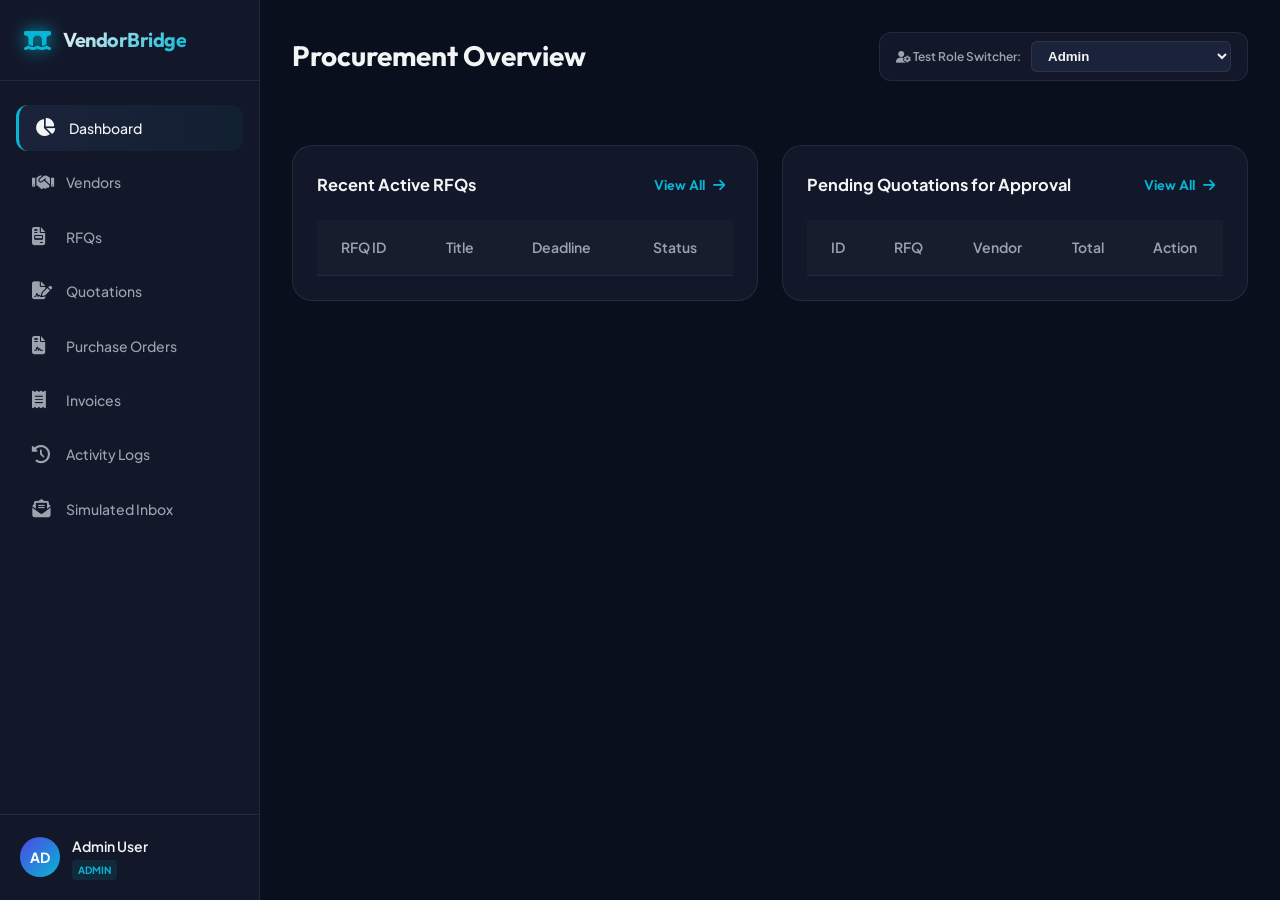
==== static/index.html @ 7ae40eda "first commit" ====
<!DOCTYPE html>
<html lang="en">
<head>
    <meta charset="UTF-8">
    <meta name="viewport" content="width=device-width, initial-scale=1.0">
    <title>VendorBridge ERP - Procurement & Vendor Management</title>
    <!-- Google Fonts -->
    <link rel="preconnect" href="https://fonts.googleapis.com">
    <link rel="preconnect" href="https://fonts.gstatic.com" crossorigin>
    <link href="https://fonts.googleapis.com/css2?family=Outfit:wght@300;400;500;600;700;800&family=Plus+Jakarta+Sans:wght@300;400;500;600;700;800&display=swap" rel="stylesheet">
    <!-- FontAwesome Icons -->
    <link rel="stylesheet" href="https://cdnjs.cloudflare.com/ajax/libs/font-awesome/6.4.0/css/all.min.css">
    <!-- Stylesheet -->
    <link rel="stylesheet" href="/static/style.css">
</head>
<body>
    <!-- App Container -->
    <div id="app" class="app-layout">
        <!-- Sidebar Navigation -->
        <aside class="sidebar">
            <div class="sidebar-brand">
                <i class="fa-solid fa-bridge-water logo-icon"></i>
                <span class="brand-text">VendorBridge</span>
            </div>
            
            <nav class="sidebar-menu">
                <a href="#dashboard" class="menu-item active" id="nav-dashboard">
                    <i class="fa-solid fa-chart-pie"></i>
                    <span>Dashboard</span>
                </a>
                <a href="#vendors" class="menu-item" id="nav-vendors">
                    <i class="fa-solid fa-handshake"></i>
                    <span>Vendors</span>
                </a>
                <a href="#rfqs" class="menu-item" id="nav-rfqs">
                    <i class="fa-solid fa-file-invoice"></i>
                    <span>RFQs</span>
                </a>
                <a href="#quotations" class="menu-item" id="nav-quotations">
                    <i class="fa-solid fa-file-signature"></i>
                    <span>Quotations</span>
                </a>
                <a href="#purchase_orders" class="menu-item" id="nav-purchase_orders">
                    <i class="fa-solid fa-file-contract"></i>
                    <span>Purchase Orders</span>
                </a>
                <a href="#invoices" class="menu-item" id="nav-invoices">
                    <i class="fa-solid fa-receipt"></i>
                    <span>Invoices</span>
                </a>
                <a href="#logs" class="menu-item" id="nav-logs">
                    <i class="fa-solid fa-history"></i>
                    <span>Activity Logs</span>
                </a>
                <a href="#emails" class="menu-item" id="nav-emails">
                    <i class="fa-solid fa-envelope-open-text"></i>
                    <span>Simulated Inbox</span>
                </a>
            </nav>
            
            <div class="sidebar-footer">
                <div class="user-profile">
                    <div class="avatar" id="user-avatar">AD</div>
                    <div class="user-info">
                        <div class="user-name" id="user-name">Admin User</div>
                        <div class="user-role-badge" id="user-role">admin</div>
                    </div>
                </div>
            </div>
        </aside>

        <!-- Main Workspace -->
        <main class="main-content">
            <!-- Topbar Header -->
            <header class="topbar">
                <div class="topbar-left">
                    <h1 class="page-title" id="page-title">Dashboard</h1>
                </div>
                <div class="topbar-right">
                    <!-- Quick Role Switcher widget -->
                    <div class="role-switcher-container">
                        <label for="role-select"><i class="fa-solid fa-user-gear"></i> Test Role Switcher:</label>
                        <select id="role-select" class="role-select">
                            <option value="admin">Admin</option>
                            <option value="officer">Procurement Officer</option>
                            <option value="manager">Manager / Approver</option>
                            <option value="vendor-1">Vendor: Acme Industrial</option>
                            <option value="vendor-2">Vendor: Globex Tech</option>
                            <option value="vendor-3">Vendor: Apex Supplies</option>
                        </select>
                    </div>
                </div>
            </header>

            <!-- Views Containers -->
            <div class="view-viewport">
                
                <!-- View 1: Dashboard -->
                <section id="view-dashboard" class="app-view active">
                    <!-- KPI Cards Row -->
                    <div class="kpi-grid" id="kpi-cards">
                        <!-- Dynamic KPIs go here -->
                    </div>

                    <!-- Layout Dashboard Sections -->
                    <div class="dashboard-widgets-grid">
                        <div class="widget-card">
                            <div class="widget-header">
                                <h3>Recent Active RFQs</h3>
                                <a href="#rfqs" class="btn btn-text">View All <i class="fa-solid fa-arrow-right"></i></a>
                            </div>
                            <div class="table-responsive">
                                <table class="table">
                                    <thead>
                                        <tr>
                                            <th>RFQ ID</th>
                                            <th>Title</th>
                                            <th>Deadline</th>
                                            <th>Status</th>
                                        </tr>
                                    </thead>
                                    <tbody id="dash-rfqs-body"></tbody>
                                </table>
                            </div>
                        </div>

                        <div class="widget-card">
                            <div class="widget-header">
                                <h3>Pending Quotations for Approval</h3>
                                <a href="#quotations" class="btn btn-text">View All <i class="fa-solid fa-arrow-right"></i></a>
                            </div>
                            <div class="table-responsive">
                                <table class="table">
                                    <thead>
                                        <tr>
                                            <th>ID</th>
                                            <th>RFQ</th>
                                            <th>Vendor</th>
                                            <th>Total</th>
                                            <th>Action</th>
                                        </tr>
                                    </thead>
                                    <tbody id="dash-approvals-body"></tbody>
                                </table>
                            </div>
                        </div>
                    </div>
                </section>

                <!-- View 2: Vendors -->
                <section id="view-vendors" class="app-view">
                    <div class="section-actions">
                        <div class="search-bar">
                            <i class="fa-solid fa-magnifying-glass"></i>
                            <input type="text" id="search-vendor" placeholder="Search vendors by name, GST or category...">
                        </div>
                        <button class="btn btn-primary" id="btn-add-vendor-modal" style="display:none;">
                            <i class="fa-solid fa-plus"></i> Add New Vendor
                        </button>
                    </div>
                    <div class="card table-card">
                        <div class="table-responsive">
                            <table class="table">
                                <thead>
                                    <tr>
                                        <th>Name</th>
                                        <th>Category</th>
                                        <th>GSTIN</th>
                                        <th>Contact Person</th>
                                        <th>Email</th>
                                        <th>Phone</th>
                                        <th>Status</th>
                                        <th>Rating</th>
                                    </tr>
                                </thead>
                                <tbody id="vendors-list-body"></tbody>
                            </table>
                        </div>
                    </div>
                </section>

                <!-- View 3: RFQs -->
                <section id="view-rfqs" class="app-view">
                    <div class="section-actions">
                        <div class="search-bar">
                            <i class="fa-solid fa-magnifying-glass"></i>
                            <input type="text" id="search-rfq" placeholder="Search RFQs...">
                        </div>
                        <button class="btn btn-primary" id="btn-create-rfq-modal" style="display:none;">
                            <i class="fa-solid fa-paper-plane"></i> Create & Send RFQ
                        </button>
                    </div>
                    <div class="card table-card">
                        <div class="table-responsive">
                            <table class="table">
                                <thead>
                                    <tr>
                                        <th>ID</th>
                                        <th>Title</th>
                                        <th>Invited Vendors</th>
                                        <th>Deadline</th>
                                        <th>Status</th>
                                        <th>Action</th>
                                    </tr>
                                </thead>
                                <tbody id="rfqs-list-body"></tbody>
                            </table>
                        </div>
                    </div>
                </section>

                <!-- View 4: Quotations -->
                <section id="view-quotations" class="app-view">
                    <div class="card info-card text-center mb-4" id="quotations-vendor-banner" style="display:none;">
                        <i class="fa-solid fa-bullhorn text-accent mb-2" style="font-size: 24px;"></i>
                        <p>Submit your quotations for assigned RFQs below. Only RFQs where you are invited will be listed.</p>
                    </div>
                    <div class="card table-card">
                        <div class="table-responsive">
                            <table class="table">
                                <thead>
                                    <tr>
                                        <th>Quotation ID</th>
                                        <th>RFQ Title</th>
                                        <th>Vendor</th>
                                        <th>Delivery Days</th>
                                        <th>Total Bid (INR)</th>
                                        <th>Status</th>
                                        <th>Action</th>
                                    </tr>
                                </thead>
                                <tbody id="quotations-list-body"></tbody>
                            </table>
                        </div>
                    </div>
                </section>

                <!-- View 5: Purchase Orders -->
                <section id="view-purchase_orders" class="app-view">
                    <div class="card table-card">
                        <div class="table-responsive">
                            <table class="table">
                                <thead>
                                    <tr>
                                        <th>PO Number</th>
                                        <th>Quotation ID</th>
                                        <th>Vendor</th>
                                        <th>Subtotal</th>
                                        <th>Tax (18%)</th>
                                        <th>Grand Total</th>
                                        <th>Status</th>
                                        <th>Action</th>
                                    </tr>
                                </thead>
                                <tbody id="po-list-body"></tbody>
                            </table>
                        </div>
                    </div>
                </section>

                <!-- View 6: Invoices -->
                <section id="view-invoices" class="app-view">
                    <div class="card table-card">
                        <div class="table-responsive">
                            <table class="table">
                                <thead>
                                    <tr>
                                        <th>Invoice Number</th>
                                        <th>PO Reference</th>
                                        <th>Subtotal</th>
                                        <th>Tax</th>
                                        <th>Total Amount</th>
                                        <th>Status</th>
                                        <th>Action</th>
                                    </tr>
                                </thead>
                                <tbody id="invoice-list-body"></tbody>
                            </table>
                        </div>
                    </div>
                </section>

                <!-- View 7: Activity Logs -->
                <section id="view-logs" class="app-view">
                    <div class="timeline-container" id="timeline-logs">
                        <!-- Dynamic timeline log list -->
                    </div>
                </section>

                <!-- View 8: Simulated Inbox -->
                <section id="view-emails" class="app-view">
                    <div class="card info-card mb-4">
                        <p><i class="fa-solid fa-circle-info text-primary"></i> Outgoing emails from the VendorBridge system are captured below for quick review and verification.</p>
                    </div>
                    <div id="email-inbox-list" class="email-inbox-grid">
                        <!-- Simulated emails list -->
                    </div>
                </section>

            </div>
        </main>
    </div>

    <!-- Modals & Overlay screens -->

    <!-- Modal 1: Create Vendor (Admin Only) -->
    <div id="modal-vendor" class="modal-overlay">
        <div class="modal-card">
            <div class="modal-header">
                <h2>Add New Vendor Partner</h2>
                <button class="btn-close" onclick="closeModal('modal-vendor')"><i class="fa-solid fa-xmark"></i></button>
            </div>
            <form id="form-add-vendor">
                <div class="form-grid">
                    <div class="form-group">
                        <label>Vendor Business Name</label>
                        <input type="text" id="v-name" required placeholder="e.g. Reliance Tech Ltd">
                    </div>
                    <div class="form-group">
                        <label>Category</label>
                        <select id="v-category">
                            <option value="Raw Materials">Raw Materials</option>
                            <option value="IT Infrastructure">IT Infrastructure</option>
                            <option value="Office Stationery">Office Stationery</option>
                            <option value="Logistics">Logistics</option>
                        </select>
                    </div>
                    <div class="form-group">
                        <label>GST Number (GSTIN)</label>
                        <input type="text" id="v-gst" required placeholder="15-digit GST Code">
                    </div>
                    <div class="form-group">
                        <label>Contact Name</label>
                        <input type="text" id="v-contact" required placeholder="e.g. Mukesh K">
                    </div>
                    <div class="form-group">
                        <label>Email Address</label>
                        <input type="email" id="v-email" required placeholder="vendor@email.com">
                    </div>
                    <div class="form-group">
                        <label>Phone Number</label>
                        <input type="tel" id="v-phone" required placeholder="+91 ...">
                    </div>
                    <div class="form-group span-2">
                        <label>Complete Office Address</label>
                        <textarea id="v-address" required placeholder="Enter postal address..."></textarea>
                    </div>
                </div>
                <div class="modal-footer">
                    <button type="button" class="btn btn-secondary" onclick="closeModal('modal-vendor')">Cancel</button>
                    <button type="submit" class="btn btn-primary">Save Vendor</button>
                </div>
            </form>
        </div>
    </div>

    <!-- Modal 2: Create RFQ (Officer Only) -->
    <div id="modal-rfq" class="modal-overlay">
        <div class="modal-card modal-large">
            <div class="modal-header">
                <h2>Create Request for Quotation (RFQ)</h2>
                <button class="btn-close" onclick="closeModal('modal-rfq')"><i class="fa-solid fa-xmark"></i></button>
            </div>
            <form id="form-create-rfq">
                <div class="form-group">
                    <label>RFQ Subject / Title</label>
                    <input type="text" id="rfq-title" required placeholder="e.g. Procurement of Laptop Batches for Engineering Team">
                </div>
                <div class="form-group">
                    <label>Description & Specifications</label>
                    <textarea id="rfq-desc" placeholder="Provide specs, warranties, SLA terms, delivery expectations..."></textarea>
                </div>
                <div class="form-grid">
                    <div class="form-group">
                        <label>Submission Deadline</label>
                        <input type="date" id="rfq-deadline" required>
                    </div>
                    <div class="form-group">
                        <label>Select Vendors to Invite (Multiple)</label>
                        <div id="rfq-vendors-checkboxes" class="checkbox-group-container">
                            <!-- Populated dynamically -->
                        </div>
                    </div>
                </div>
                
                <h3 class="subsection-title">Required Line Items</h3>
                <div id="rfq-items-container">
                    <div class="item-row form-grid">
                        <div class="form-group span-2">
                            <label>Item Name / Title</label>
                            <input type="text" class="item-name" required placeholder="e.g. Lenovo Thinkpad L14 Gen 4">
                        </div>
                        <div class="form-group">
                            <label>Quantity</label>
                            <input type="number" class="item-qty" min="1" required placeholder="10">
                        </div>
                        <div class="form-group">
                            <label>Unit</label>
                            <input type="text" class="item-unit" value="pcs" required placeholder="pcs">
                        </div>
                    </div>
                </div>
                <button type="button" class="btn btn-secondary btn-sm mb-4" id="btn-add-rfq-item">
                    <i class="fa-solid fa-plus"></i> Add Line Item
                </button>

                <div class="modal-footer">
                    <button type="button" class="btn btn-secondary" onclick="closeModal('modal-rfq')">Cancel</button>
                    <button type="submit" class="btn btn-primary">Publish and Invite Vendors</button>
                </div>
            </form>
        </div>
    </div>

    <!-- Modal 3: Quotation Comparison & Shortlist / Decision -->
    <div id="modal-compare" class="modal-overlay">
        <div class="modal-card modal-large">
            <div class="modal-header">
                <h2>Quotation Comparison Dashboard</h2>
                <button class="btn-close" onclick="closeModal('modal-compare')"><i class="fa-solid fa-xmark"></i></button>
            </div>
            <div class="compare-meta mb-4">
                <h3 id="compare-rfq-title">RFQ Title</h3>
                <p id="compare-rfq-desc">RFQ Description</p>
            </div>
            
            <div class="comparison-scroll-container">
                <div class="comparison-matrix" id="comparison-matrix-body">
                    <!-- Populated dynamically -->
                </div>
            </div>

            <div class="modal-footer">
                <button type="button" class="btn btn-secondary" onclick="closeModal('modal-compare')">Close</button>
            </div>
        </div>
    </div>

    <!-- Modal 4: Submit Quotation (Vendor Only) -->
    <div id="modal-quote" class="modal-overlay">
        <div class="modal-card">
            <div class="modal-header">
                <h2>Submit Quotation Bid</h2>
                <button class="btn-close" onclick="closeModal('modal-quote')"><i class="fa-solid fa-xmark"></i></button>
            </div>
            <form id="form-submit-quote">
                <input type="hidden" id="q-rfq-id">
                <div class="form-grid">
                    <div class="form-group">
                        <label>Delivery Timeline (in days)</label>
                        <input type="number" id="q-timeline" required min="1" placeholder="e.g. 7">
                    </div>
                </div>
                
                <h3 class="subsection-title">Quote Unit Price Details</h3>
                <div id="quote-items-container">
                    <!-- Dynamically listed fields based on RFQ items -->
                </div>

                <div class="form-group">
                    <label>Vendor Notes & Special Terms</label>
                    <textarea id="q-notes" placeholder="Optional notes..."></textarea>
                </div>

                <div class="modal-footer">
                    <button type="button" class="btn btn-secondary" onclick="closeModal('modal-quote')">Cancel</button>
                    <button type="submit" class="btn btn-accent">Submit Quotation Bid</button>
                </div>
            </form>
        </div>
    </div>

    <!-- Modal 5: Document View (PO or Invoice Print & Export Preview) -->
    <div id="modal-doc" class="modal-overlay">
        <div class="modal-card modal-doc-preview">
            <div class="modal-header no-print">
                <h2>Document Viewer</h2>
                <div>
                    <button class="btn btn-primary btn-sm mr-2" onclick="window.print()">
                        <i class="fa-solid fa-print"></i> Print / PDF
                    </button>
                    <button class="btn btn-secondary btn-sm" onclick="closeModal('modal-doc')">Close</button>
                </div>
            </div>
            <!-- Standard document frame -->
            <div class="printable-doc" id="doc-printable-area">
                <!-- Dynamically loaded invoice / purchase order structure -->
            </div>
        </div>
    </div>

    <!-- Application Script -->
    <script src="/static/app.js"></script>
</body>
</html>
---- static/style.css ----
/* Design Tokens & CSS Variables */
:root {
    --font-heading: 'Outfit', sans-serif;
    --font-body: 'Plus Jakarta Sans', sans-serif;

    /* Color Palette */
    --bg-primary: #0a0f1d;
    --bg-secondary: #121829;
    --bg-tertiary: #1b233a;
    --border-color: rgba(255, 255, 255, 0.08);

    --text-primary: #f3f4f6;
    --text-secondary: #9ca3af;
    --text-muted: #6b7280;

    --primary: #4f46e5;
    --primary-hover: #4338ca;
    --primary-glow: rgba(79, 70, 229, 0.2);

    --accent: #06b6d4;
    --accent-hover: #0891b2;
    
    --success: #10b981;
    --success-bg: rgba(16, 185, 129, 0.1);
    --warning: #f59e0b;
    --warning-bg: rgba(245, 158, 11, 0.1);
    --danger: #ef4444;
    --danger-bg: rgba(239, 68, 68, 0.1);
    
    --radius-sm: 6px;
    --radius-md: 12px;
    --radius-lg: 20px;
    
    --shadow-sm: 0 2px 8px rgba(0, 0, 0, 0.2);
    --shadow-md: 0 8px 24px rgba(0, 0, 0, 0.3);
    --shadow-lg: 0 16px 48px rgba(0, 0, 0, 0.4);

    --transition: all 0.25s cubic-bezier(0.4, 0, 0.2, 1);
}

/* Reset & Base Styles */
* {
    box-sizing: border-box;
    margin: 0;
    padding: 0;
}

body {
    background-color: var(--bg-primary);
    color: var(--text-primary);
    font-family: var(--font-body);
    font-size: 14px;
    line-height: 1.6;
    overflow-x: hidden;
}

/* App Layout */
.app-layout {
    display: flex;
    min-height: 100vh;
}

/* Sidebar Navigation */
.sidebar {
    width: 260px;
    background-color: var(--bg-secondary);
    border-right: 1px solid var(--border-color);
    display: flex;
    flex-direction: column;
    position: fixed;
    height: 100vh;
    left: 0;
    top: 0;
    z-index: 100;
}

.sidebar-brand {
    padding: 24px;
    display: flex;
    align-items: center;
    gap: 12px;
    border-bottom: 1px solid var(--border-color);
}

.logo-icon {
    font-size: 24px;
    color: var(--accent);
    filter: drop-shadow(0 0 8px var(--accent));
}

.brand-text {
    font-family: var(--font-heading);
    font-weight: 700;
    font-size: 20px;
    letter-spacing: -0.5px;
    background: linear-gradient(135deg, var(--text-primary), var(--accent));
    -webkit-background-clip: text;
    -webkit-text-fill-color: transparent;
}

.sidebar-menu {
    padding: 24px 16px;
    display: flex;
    flex-direction: column;
    gap: 8px;
    flex-grow: 1;
}

.menu-item {
    display: flex;
    align-items: center;
    gap: 14px;
    padding: 12px 16px;
    color: var(--text-secondary);
    text-decoration: none;
    font-weight: 500;
    border-radius: var(--radius-md);
    transition: var(--transition);
}

.menu-item i {
    font-size: 18px;
    width: 20px;
}

.menu-item:hover, .menu-item.active {
    color: var(--text-primary);
    background-color: var(--bg-tertiary);
}

.menu-item.active {
    border-left: 3px solid var(--accent);
    background: linear-gradient(90deg, var(--bg-tertiary), rgba(6, 182, 212, 0.05));
}

.sidebar-footer {
    padding: 20px;
    border-top: 1px solid var(--border-color);
}

.user-profile {
    display: flex;
    align-items: center;
    gap: 12px;
}

.avatar {
    width: 40px;
    height: 40px;
    background: linear-gradient(135deg, var(--primary), var(--accent));
    border-radius: 50%;
    display: flex;
    align-items: center;
    justify-content: center;
    font-weight: 700;
    color: white;
}

.user-info {
    overflow: hidden;
}

.user-name {
    font-weight: 600;
    white-space: nowrap;
    text-overflow: ellipsis;
    overflow: hidden;
}

.user-role-badge {
    display: inline-block;
    font-size: 10px;
    font-weight: 700;
    text-transform: uppercase;
    color: var(--accent);
    background-color: rgba(6, 182, 212, 0.1);
    padding: 2px 6px;
    border-radius: 4px;
    margin-top: 2px;
}

/* Main Workspace */
.main-content {
    margin-left: 260px;
    flex-grow: 1;
    min-height: 100vh;
    display: flex;
    flex-direction: column;
    padding: 32px;
}

/* Topbar */
.topbar {
    display: flex;
    justify-content: space-between;
    align-items: center;
    margin-bottom: 32px;
}

.page-title {
    font-family: var(--font-heading);
    font-size: 28px;
    font-weight: 700;
}

.role-switcher-container {
    background-color: var(--bg-secondary);
    border: 1px solid var(--border-color);
    padding: 8px 16px;
    border-radius: var(--radius-md);
    display: flex;
    align-items: center;
    gap: 10px;
}

.role-switcher-container label {
    font-weight: 600;
    font-size: 12px;
    color: var(--text-secondary);
}

.role-select {
    background-color: var(--bg-tertiary);
    border: 1px solid var(--border-color);
    color: var(--text-primary);
    padding: 6px 12px;
    border-radius: var(--radius-sm);
    font-weight: 600;
    cursor: pointer;
    outline: none;
}

/* Base Cards */
.card {
    background-color: var(--bg-secondary);
    border: 1px solid var(--border-color);
    border-radius: var(--radius-lg);
    padding: 24px;
    box-shadow: var(--shadow-md);
    transition: var(--transition);
}

.card:hover {
    box-shadow: var(--shadow-lg);
    transform: translateY(-2px);
}

/* Forms & Fields */
.form-group {
    margin-bottom: 20px;
    display: flex;
    flex-direction: column;
    gap: 8px;
}

.form-group label {
    font-weight: 600;
    font-size: 12px;
    color: var(--text-secondary);
    text-transform: uppercase;
    letter-spacing: 0.5px;
}

.form-group input, 
.form-group select, 
.form-group textarea {
    background-color: var(--bg-tertiary);
    border: 1px solid var(--border-color);
    color: var(--text-primary);
    padding: 12px 16px;
    border-radius: var(--radius-md);
    font-family: var(--font-body);
    font-size: 14px;
    outline: none;
    transition: var(--transition);
}

.form-group input:focus, 
.form-group select:focus, 
.form-group textarea:focus {
    border-color: var(--accent);
    box-shadow: 0 0 0 3px rgba(6, 182, 212, 0.15);
}

.form-grid {
    display: grid;
    grid-template-columns: repeat(2, 1fr);
    gap: 20px;
}

.span-2 {
    grid-column: span 2;
}

/* Buttons */
.btn {
    display: inline-flex;
    align-items: center;
    gap: 8px;
    padding: 12px 24px;
    font-family: var(--font-heading);
    font-weight: 600;
    font-size: 14px;
    border-radius: var(--radius-md);
    cursor: pointer;
    border: none;
    transition: var(--transition);
    text-decoration: none;
}

.btn-primary {
    background-color: var(--primary);
    color: white;
}

.btn-primary:hover {
    background-color: var(--primary-hover);
    box-shadow: 0 0 16px var(--primary-glow);
}

.btn-accent {
    background-color: var(--accent);
    color: var(--bg-primary);
}

.btn-accent:hover {
    background-color: var(--accent-hover);
    box-shadow: 0 0 16px rgba(6, 182, 212, 0.3);
}

.btn-secondary {
    background-color: var(--bg-tertiary);
    color: var(--text-primary);
    border: 1px solid var(--border-color);
}

.btn-secondary:hover {
    background-color: rgba(255, 255, 255, 0.05);
}

.btn-text {
    background: transparent;
    color: var(--accent);
    padding: 4px 8px;
}

.btn-text:hover {
    color: var(--accent-hover);
}

.btn-sm {
    padding: 8px 16px;
    font-size: 12px;
}

/* Tables */
.table-card {
    padding: 0;
    overflow: hidden;
}

.table-responsive {
    overflow-x: auto;
}

.table {
    width: 100%;
    border-collapse: collapse;
    text-align: left;
}

.table th {
    background-color: rgba(255, 255, 255, 0.02);
    padding: 16px 24px;
    font-weight: 600;
    color: var(--text-secondary);
    border-bottom: 1px solid var(--border-color);
}

.table td {
    padding: 16px 24px;
    border-bottom: 1px solid var(--border-color);
    color: var(--text-primary);
    vertical-align: middle;
}

.table tr:last-child td {
    border-bottom: none;
}

.table tr:hover td {
    background-color: rgba(255, 255, 255, 0.01);
}

/* Badges & Status */
.badge {
    display: inline-flex;
    align-items: center;
    padding: 4px 10px;
    border-radius: 20px;
    font-size: 11px;
    font-weight: 700;
    text-transform: uppercase;
}

.badge-sent, .badge-submitted, .badge-shortlisted {
    background-color: rgba(6, 182, 212, 0.1);
    color: var(--accent);
}

.badge-approved, .badge-active, .badge-completed, .badge-paid {
    background-color: var(--success-bg);
    color: var(--success);
}

.badge-rejected, .badge-cancelled, .badge-inactive {
    background-color: var(--danger-bg);
    color: var(--danger);
}

.badge-draft {
    background-color: rgba(156, 163, 175, 0.1);
    color: var(--text-secondary);
}

/* Modals */
.modal-overlay {
    position: fixed;
    top: 0;
    left: 0;
    width: 100%;
    height: 100%;
    background-color: rgba(5, 5, 10, 0.85);
    backdrop-filter: blur(8px);
    display: none;
    align-items: center;
    justify-content: center;
    z-index: 1000;
}

.modal-overlay.active {
    display: flex;
}

.modal-card {
    background-color: var(--bg-secondary);
    border: 1px solid var(--border-color);
    border-radius: var(--radius-lg);
    width: 100%;
    max-width: 600px;
    max-height: 90vh;
    overflow-y: auto;
    padding: 32px;
    box-shadow: var(--shadow-lg);
    animation: modalReveal 0.3s cubic-bezier(0.34, 1.56, 0.64, 1);
}

.modal-large {
    max-width: 900px;
}

@keyframes modalReveal {
    from {
        opacity: 0;
        transform: translateY(20px) scale(0.95);
    }
    to {
        opacity: 1;
        transform: translateY(0) scale(1);
    }
}

.modal-header {
    display: flex;
    justify-content: space-between;
    align-items: center;
    margin-bottom: 24px;
}

.modal-header h2 {
    font-family: var(--font-heading);
    font-weight: 700;
}

.btn-close {
    background: transparent;
    border: none;
    color: var(--text-secondary);
    font-size: 20px;
    cursor: pointer;
}

.btn-close:hover {
    color: var(--text-primary);
}

/* Multi-select check boxes */
.checkbox-group-container {
    background-color: var(--bg-tertiary);
    border: 1px solid var(--border-color);
    border-radius: var(--radius-md);
    padding: 12px;
    max-height: 150px;
    overflow-y: auto;
}

.checkbox-label {
    display: flex;
    align-items: center;
    gap: 8px;
    padding: 6px 0;
    cursor: pointer;
}

/* Views viewport */
.app-view {
    display: none;
    animation: viewFadeIn 0.3s ease-out;
}

.app-view.active {
    display: block;
}

@keyframes viewFadeIn {
    from { opacity: 0; transform: translateY(10px); }
    to { opacity: 1; transform: translateY(0); }
}

/* Dashboard view elements */
.kpi-grid {
    display: grid;
    grid-template-columns: repeat(4, 1fr);
    gap: 24px;
    margin-bottom: 32px;
}

.kpi-card {
    background-color: var(--bg-secondary);
    border: 1px solid var(--border-color);
    border-radius: var(--radius-lg);
    padding: 24px;
    display: flex;
    align-items: center;
    justify-content: space-between;
    box-shadow: var(--shadow-md);
}

.kpi-icon {
    font-size: 28px;
    color: var(--accent);
    background-color: rgba(6, 182, 212, 0.08);
    width: 60px;
    height: 60px;
    border-radius: var(--radius-md);
    display: flex;
    align-items: center;
    justify-content: center;
}

.kpi-value {
    font-family: var(--font-heading);
    font-size: 32px;
    font-weight: 800;
    line-height: 1;
    margin-top: 4px;
}

.kpi-label {
    color: var(--text-secondary);
    font-size: 12px;
    text-transform: uppercase;
    font-weight: 700;
}

.dashboard-widgets-grid {
    display: grid;
    grid-template-columns: repeat(2, 1fr);
    gap: 24px;
}

.widget-card {
    background-color: var(--bg-secondary);
    border: 1px solid var(--border-color);
    border-radius: var(--radius-lg);
    padding: 24px;
}

.widget-header {
    display: flex;
    justify-content: space-between;
    align-items: center;
    margin-bottom: 20px;
}

/* Section Actions top of list views */
.section-actions {
    display: flex;
    justify-content: space-between;
    align-items: center;
    margin-bottom: 24px;
}

.search-bar {
    position: relative;
    width: 320px;
}

.search-bar i {
    position: absolute;
    left: 16px;
    top: 50%;
    transform: translateY(-50%);
    color: var(--text-muted);
}

.search-bar input {
    width: 100%;
    background-color: var(--bg-secondary);
    border: 1px solid var(--border-color);
    color: var(--text-primary);
    padding: 12px 16px 12px 44px;
    border-radius: var(--radius-md);
    font-family: var(--font-body);
    outline: none;
}

.search-bar input:focus {
    border-color: var(--accent);
}

/* Compare Matrix */
.comparison-matrix {
    display: grid;
    grid-auto-flow: column;
    grid-auto-columns: minmax(280px, 1fr);
    gap: 20px;
    padding-bottom: 12px;
}

.compare-card {
    background-color: var(--bg-tertiary);
    border: 1px solid var(--border-color);
    border-radius: var(--radius-md);
    padding: 20px;
    position: relative;
}

.compare-card.winner {
    border: 2px solid var(--success);
}

.winner-badge {
    position: absolute;
    top: -12px;
    right: 12px;
    background-color: var(--success);
    color: var(--bg-primary);
    padding: 2px 8px;
    font-size: 10px;
    font-weight: 800;
    border-radius: 4px;
    text-transform: uppercase;
}

.compare-price {
    font-size: 24px;
    font-weight: 700;
    color: var(--accent);
    margin: 8px 0;
}

.compare-items-list {
    margin-top: 16px;
    border-top: 1px solid var(--border-color);
    padding-top: 16px;
}

.compare-item-line {
    display: flex;
    justify-content: space-between;
    font-size: 12px;
    margin-bottom: 8px;
}

/* Activity Logs timeline */
.timeline-container {
    display: flex;
    flex-direction: column;
    gap: 16px;
    position: relative;
}

.timeline-item {
    background-color: var(--bg-secondary);
    border: 1px solid var(--border-color);
    border-radius: var(--radius-md);
    padding: 16px 20px;
    display: flex;
    align-items: center;
    gap: 20px;
}

.timeline-dot {
    width: 12px;
    height: 12px;
    border-radius: 50%;
    background-color: var(--accent);
}

.timeline-meta {
    min-width: 150px;
    color: var(--text-muted);
    font-size: 12px;
}

.timeline-content {
    flex-grow: 1;
}

.timeline-title {
    font-weight: 600;
}

.timeline-desc {
    color: var(--text-secondary);
    font-size: 12px;
}

/* Simulated Email Inbox */
.email-inbox-grid {
    display: grid;
    grid-template-columns: 1fr;
    gap: 16px;
}

.email-card {
    background-color: var(--bg-secondary);
    border: 1px solid var(--border-color);
    border-radius: var(--radius-md);
    padding: 20px;
}

.email-header-line {
    display: flex;
    justify-content: space-between;
    margin-bottom: 12px;
    border-bottom: 1px solid var(--border-color);
    padding-bottom: 12px;
    font-size: 12px;
}

.email-body {
    white-space: pre-wrap;
    background-color: var(--bg-tertiary);
    padding: 12px;
    border-radius: var(--radius-sm);
    font-family: monospace;
    font-size: 13px;
    color: #c9d1d9;
}

/* Printable Document Frame (POs and Invoices) */
.printable-doc {
    background-color: white;
    color: #1a1a1a;
    padding: 40px;
    border-radius: 4px;
    font-family: Arial, sans-serif;
    box-shadow: 0 4px 12px rgba(0, 0, 0, 0.1);
}

.doc-header {
    display: flex;
    justify-content: space-between;
    border-bottom: 2px solid #333;
    padding-bottom: 20px;
    margin-bottom: 30px;
}

.doc-logo-title h1 {
    font-size: 28px;
    color: #4f46e5;
    margin-bottom: 4px;
}

.doc-meta {
    text-align: right;
}

.doc-details-grid {
    display: grid;
    grid-template-columns: repeat(2, 1fr);
    gap: 40px;
    margin-bottom: 40px;
}

.doc-bill-box h4 {
    border-bottom: 1px solid #ddd;
    padding-bottom: 6px;
    margin-bottom: 12px;
}

.doc-table {
    width: 100%;
    border-collapse: collapse;
    margin-bottom: 40px;
}

.doc-table th {
    background-color: #f3f4f6;
    color: #374151;
    padding: 12px;
    border: 1px solid #e5e7eb;
}

.doc-table td {
    padding: 12px;
    border: 1px solid #e5e7eb;
}

.doc-totals {
    display: flex;
    justify-content: flex-end;
}

.totals-box {
    width: 250px;
}

.totals-line {
    display: flex;
    justify-content: space-between;
    padding: 8px 0;
    border-bottom: 1px solid #eee;
}

.totals-line.grand {
    font-weight: 700;
    font-size: 16px;
    border-bottom: 2px double #333;
    color: #4f46e5;
}

/* Responsive Styles */
@media (max-width: 1024px) {
    .sidebar {
        width: 80px;
    }
    .sidebar .brand-text, .sidebar .menu-item span, .sidebar .user-info {
        display: none;
    }
    .main-content {
        margin-left: 80px;
    }
    .kpi-grid {
        grid-template-columns: repeat(2, 1fr);
    }
    .dashboard-widgets-grid {
        grid-template-columns: 1fr;
    }
}

@media (max-width: 768px) {
    .kpi-grid {
        grid-template-columns: 1fr;
    }
    .form-grid {
        grid-template-columns: 1fr;
    }
    .span-2 {
        grid-column: span 1;
    }
}

/* Print CSS Configurations */
@media print {
    body * {
        visibility: hidden;
    }
    #modal-doc, #modal-doc *, .printable-doc, .printable-doc * {
        visibility: visible;
    }
    #modal-doc {
        position: absolute;
        left: 0;
        top: 0;
        width: 100%;
        background-color: white;
    }
    .no-print {
        display: none !important;
    }
}
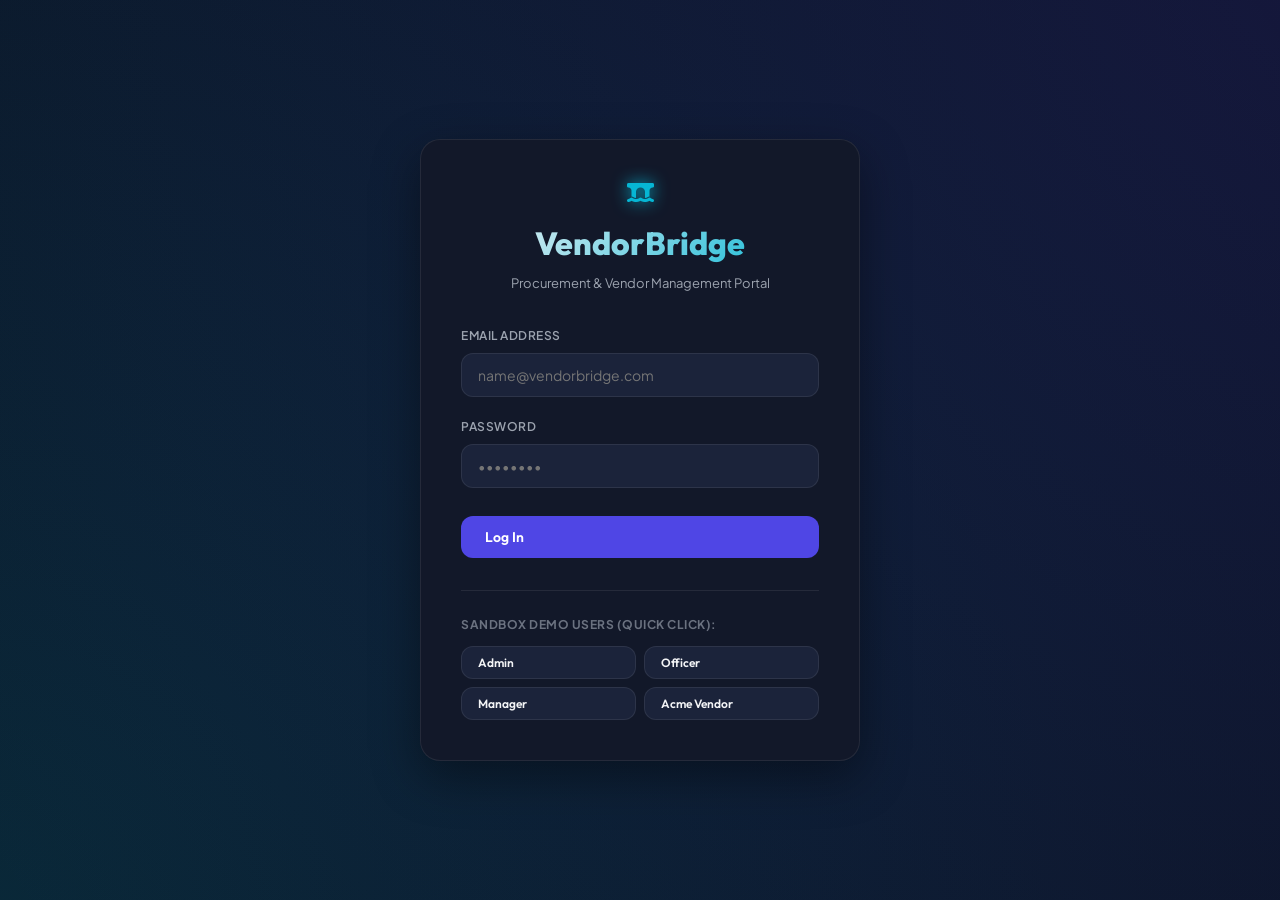
==== commit 4688c3f3: "idk what i am doing with life" ====
--- a/static/index.html
+++ b/static/index.html
@@ -14,8 +14,42 @@
     <link rel="stylesheet" href="/static/style.css">
 </head>
 <body>
-    <!-- App Container -->
-    <div id="app" class="app-layout">
+
+    <!-- Login Screen -->
+    <div id="login-screen" class="login-layout">
+        <div class="login-panel">
+            <div class="login-brand">
+                <i class="fa-solid fa-bridge-water logo-icon"></i>
+                <h1>VendorBridge</h1>
+                <p>Procurement & Vendor Management Portal</p>
+            </div>
+            <div id="login-error-msg" class="login-error" style="display: none;"></div>
+            <form id="form-login">
+                <div class="form-group">
+                    <label>Email Address</label>
+                    <input type="email" id="login-email" required placeholder="name@vendorbridge.com">
+                </div>
+                <div class="form-group">
+                    <label>Password</label>
+                    <input type="password" id="login-password" required placeholder="••••••••">
+                </div>
+                <button type="submit" class="btn btn-primary w-100 mt-2">Log In</button>
+            </form>
+            
+            <div class="demo-login-cheat">
+                <h4>Sandbox Demo Users (Quick Click):</h4>
+                <div class="demo-users-buttons">
+                    <button type="button" class="btn btn-secondary btn-sm" onclick="quickFillLogin('admin@vendorbridge.com', 'admin123')">Admin</button>
+                    <button type="button" class="btn btn-secondary btn-sm" onclick="quickFillLogin('officer@vendorbridge.com', 'officer123')">Officer</button>
+                    <button type="button" class="btn btn-secondary btn-sm" onclick="quickFillLogin('manager@vendorbridge.com', 'manager123')">Manager</button>
+                    <button type="button" class="btn btn-secondary btn-sm" onclick="quickFillLogin('john@acme.com', 'vendor123')">Acme Vendor</button>
+                </div>
+            </div>
+        </div>
+    </div>
+
+    <!-- App Container (Hidden until logged in) -->
+    <div id="app" class="app-layout" style="display: none;">
         <!-- Sidebar Navigation -->
         <aside class="sidebar">
             <div class="sidebar-brand">
@@ -66,6 +100,9 @@
                         <div class="user-role-badge" id="user-role">admin</div>
                     </div>
                 </div>
+                <button class="btn btn-text btn-sm w-100 mt-3 text-danger" id="btn-logout" style="justify-content: flex-start; padding-left: 0;">
+                    <i class="fa-solid fa-right-from-bracket"></i> Log Out
+                </button>
             </div>
         </aside>
 
--- a/static/style.css
+++ b/static/style.css
@@ -892,3 +892,88 @@
         display: none !important;
     }
 }
+
+/* Login screen layout and animations */
+.login-layout {
+    display: flex;
+    align-items: center;
+    justify-content: center;
+    min-height: 100vh;
+    background: radial-gradient(circle at top right, rgba(79, 70, 229, 0.15), transparent),
+                radial-gradient(circle at bottom left, rgba(6, 182, 212, 0.15), transparent),
+                var(--bg-primary);
+    padding: 24px;
+}
+
+.login-panel {
+    background-color: var(--bg-secondary);
+    border: 1px solid var(--border-color);
+    border-radius: var(--radius-lg);
+    width: 100%;
+    max-width: 440px;
+    padding: 40px;
+    box-shadow: var(--shadow-lg);
+    backdrop-filter: blur(10px);
+}
+
+.login-brand {
+    text-align: center;
+    margin-bottom: 32px;
+}
+
+.login-brand h1 {
+    font-family: var(--font-heading);
+    font-size: 32px;
+    font-weight: 800;
+    margin-top: 12px;
+    margin-bottom: 4px;
+    background: linear-gradient(135deg, var(--text-primary), var(--accent));
+    -webkit-background-clip: text;
+    -webkit-text-fill-color: transparent;
+}
+
+.login-brand p {
+    color: var(--text-secondary);
+    font-size: 13px;
+}
+
+.login-error {
+    background-color: var(--danger-bg);
+    color: var(--danger);
+    border: 1px solid rgba(239, 68, 68, 0.2);
+    border-radius: var(--radius-md);
+    padding: 12px 16px;
+    font-size: 13px;
+    margin-bottom: 24px;
+    text-align: center;
+}
+
+.demo-login-cheat {
+    margin-top: 32px;
+    border-top: 1px solid var(--border-color);
+    padding-top: 24px;
+}
+
+.demo-login-cheat h4 {
+    font-size: 12px;
+    color: var(--text-muted);
+    text-transform: uppercase;
+    letter-spacing: 0.5px;
+    margin-bottom: 12px;
+}
+
+.demo-users-buttons {
+    display: grid;
+    grid-template-columns: repeat(2, 1fr);
+    gap: 8px;
+}
+
+.w-100 {
+    width: 100%;
+}
+
+.mt-2 { margin-top: 8px; }
+.mt-3 { margin-top: 12px; }
+.mb-2 { margin-bottom: 8px; }
+.mb-4 { margin-bottom: 24px; }
+.mr-2 { margin-right: 8px; }
